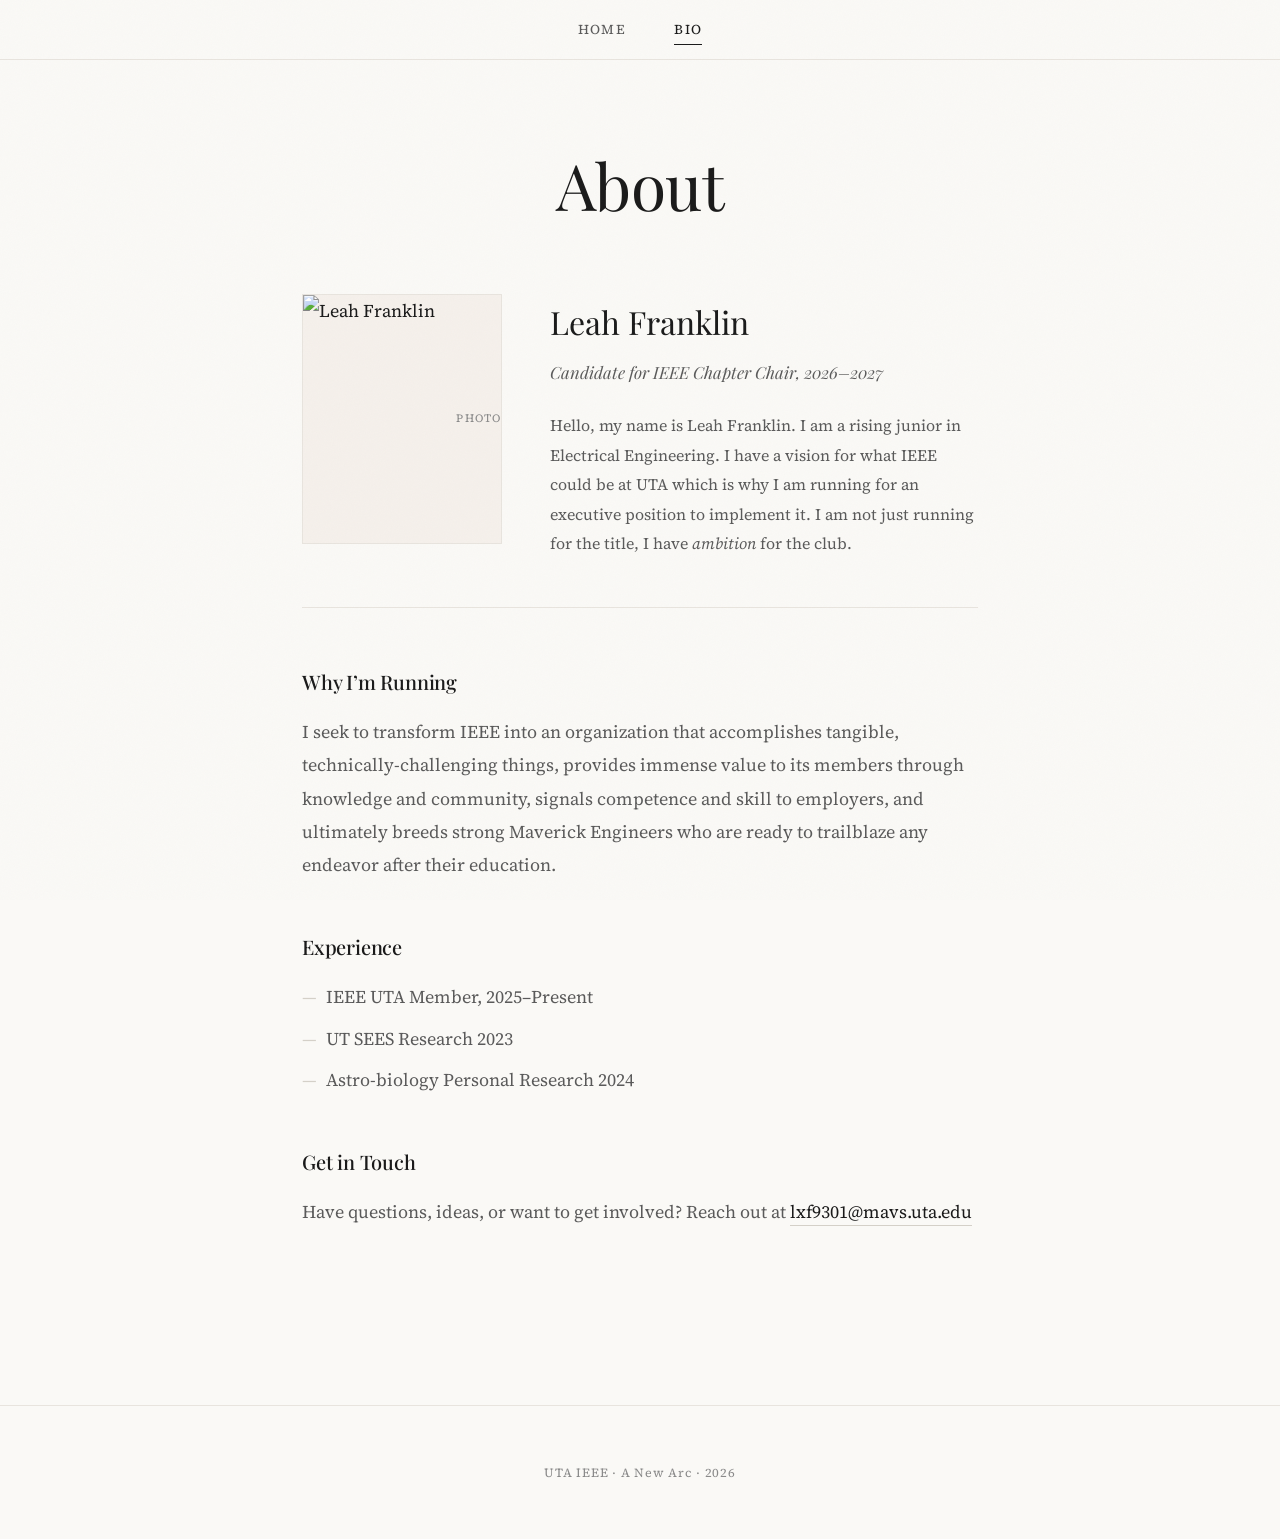
==== bio.html @ 70141b63 "Uncomment headshot image in bio.html Uncomment photo section in bio.html to display headshot." ====
<!DOCTYPE html>
<html lang="en">
<head>
  <meta charset="UTF-8">
  <meta name="viewport" content="width=device-width, initial-scale=1.0">
  <title>About &mdash; UTA IEEE: A New Arc</title>
  <meta name="description" content="About Leah Franklin &mdash; candidate for IEEE Chair at the University of Texas at Arlington.">
  <link rel="stylesheet" href="css/style.css">
</head>
<body>

  <nav class="site-nav">
    <a href="index.html">Home</a>
    <a href="bio.html" class="active">Bio</a>
  </nav>

  <div class="page-content">

    <header class="page-header" data-load="1">
      <h1>About</h1>
    </header>

    <div class="bio-header" data-animate>
      <div class="bio-photo">
        <!--
          YOUR PHOTO
          Save your headshot as assets/leah.jpg then uncomment:
        -->
          <img src="assets/leah.jpg" alt="Leah Franklin">
        
        <span class="bio-photo-placeholder">Photo</span>
      </div>
      <div class="bio-intro">
        <h2>Leah Franklin</h2>
        <p class="role">Candidate for IEEE Chapter Chair, 2026&ndash;2027</p>
        <p class="statement">
          Hello, my name is Leah Franklin. I am a rising junior in Electrical Engineering.
          I have a vision for what IEEE could be at UTA which is why I am
          running for an executive position to implement it. I am not just
          running for the title, I have <em>ambition</em> for the club.
        </p>
      </div>
    </div>

    <div class="bio-section" data-animate>
      <h3>Why I&rsquo;m Running</h3>
      <p>
        I seek to transform IEEE into an organization that accomplishes
        tangible, technically-challenging things, provides immense value to
        its members through knowledge and community, signals competence and
        skill to employers, and ultimately breeds strong Maverick Engineers
        who are ready to trailblaze any endeavor after their education.
      </p>
    </div>

    <div class="bio-section" data-animate>
      <h3>Experience</h3>
      <ul>
        <li>IEEE UTA Member, 2025&ndash;Present</li>
        <li>UT SEES Research 2023</li>
        <li>Astro-biology Personal Research 2024</li>
        <!-- <li> insert here</li>
        <li> insert here </li>
        -->
      </ul>
    </div>

    <div class="bio-section" data-animate>
      <h3>Get in Touch</h3>
      <p>
        Have questions, ideas, or want to get involved? Reach out at
        <a href="mailto:lxf9301@mavs.uta.edu">lxf9301@mavs.uta.edu</a>
      </p>
    </div>

  </div>

  <footer class="site-footer">
    UTA IEEE &middot; A New Arc &middot; 2026
  </footer>

  <script src="js/main.js"></script>
</body>
</html>
---- css/style.css ----
/* ============================================
   UTA IEEE: A New Arc — Campaign Site
   by Leah Franklin

   Typography:  Playfair Display (headings)
                Source Serif 4 (body)
   Palette:     Off-white / near-black / UTA blue accent
   ============================================ */

/* --- Fonts --- */
@import url('https://fonts.googleapis.com/css2?family=Playfair+Display:ital,wght@0,400;0,500;0,600;0,700;1,400;1,500&family=Source+Serif+4:ital,opsz,wght@0,8..60,300;0,8..60,400;0,8..60,500;1,8..60,300;1,8..60,400&display=swap');

/* --- Custom Properties --- */
:root {
  --bg: #FAF9F6;
  --bg-warm: #F5F0EB;
  --text: #1a1a1a;
  --text-light: #5a5a5a;
  --text-faint: #8a8a8a;
  --accent: #0038A8;
  --electric: rgba(0, 86, 210, 1);
  --electric-glow: rgba(0, 86, 210, 0.35);
  --electric-faint: rgba(0, 86, 210, 0.08);
  --rule: #d4d0c8;
  --rule-light: #e8e4de;

  --font-display: 'Playfair Display', Georgia, 'Times New Roman', serif;
  --font-body: 'Source Serif 4', Georgia, 'Times New Roman', serif;

  --content-width: 740px;
  --content-narrow: 620px;
  --nav-height: 60px;

  --ease-out: cubic-bezier(0.25, 0.46, 0.45, 0.94);
  --ease-in-out: cubic-bezier(0.42, 0, 0.58, 1);
}

/* --- Reset --- */
*, *::before, *::after {
  margin: 0;
  padding: 0;
  box-sizing: border-box;
}

html {
  scroll-behavior: smooth;
  font-size: 16px;
  -webkit-font-smoothing: antialiased;
  -moz-osx-font-smoothing: grayscale;
}

body {
  font-family: var(--font-body);
  font-weight: 400;
  font-size: 1.125rem;
  line-height: 1.75;
  color: var(--text);
  background-color: var(--bg);
  min-height: 100vh;
  overflow-x: hidden;
}

/* Subtle noise texture for paper-like depth */
body::after {
  content: '';
  position: fixed;
  top: 0;
  left: 0;
  width: 100%;
  height: 100%;
  pointer-events: none;
  opacity: 0.025;
  z-index: 9999;
  background-image: url("data:image/svg+xml,%3Csvg viewBox='0 0 256 256' xmlns='http://www.w3.org/2000/svg'%3E%3Cfilter id='n'%3E%3CfeTurbulence type='fractalNoise' baseFrequency='0.85' numOctaves='4' stitchTiles='stitch'/%3E%3C/filter%3E%3Crect width='100%25' height='100%25' filter='url(%23n)'/%3E%3C/svg%3E");
  background-repeat: repeat;
  background-size: 256px 256px;
}

/* --- Links --- */
a {
  color: var(--text);
  text-decoration: none;
  transition: color 0.3s var(--ease-out);
}

a:hover {
  color: var(--accent);
}

/* --- Selection --- */
::selection {
  background: var(--accent);
  color: #fff;
}

/* ============================================
   NAVIGATION
   ============================================ */
.site-nav {
  position: fixed;
  top: 0;
  left: 0;
  right: 0;
  height: var(--nav-height);
  display: flex;
  align-items: center;
  justify-content: center;
  gap: 3rem;
  z-index: 100;
  background: rgba(250, 249, 246, 0.92);
  backdrop-filter: blur(14px);
  -webkit-backdrop-filter: blur(14px);
  border-bottom: 1px solid var(--rule-light);
}

.site-nav a {
  font-family: var(--font-body);
  font-size: 0.85rem;
  font-weight: 400;
  letter-spacing: 0.1em;
  text-transform: uppercase;
  color: var(--text-light);
  position: relative;
  padding: 0.25rem 0;
}

.site-nav a::after {
  content: '';
  position: absolute;
  bottom: 0;
  left: 0;
  width: 0;
  height: 1px;
  background: var(--text);
  transition: width 0.4s var(--ease-out);
}

.site-nav a:hover {
  color: var(--text);
}

.site-nav a:hover::after {
  width: 100%;
}

.site-nav a.active {
  color: var(--text);
}

.site-nav a.active::after {
  width: 100%;
}

/* ============================================
   SHARED LAYOUT
   ============================================ */
.page-content {
  max-width: var(--content-width);
  margin: 0 auto;
  padding: calc(var(--nav-height) + 4rem) 2rem 6rem;
}

/* ============================================
   HOME — HERO
   ============================================ */
.hero {
  min-height: 100vh;
  display: flex;
  flex-direction: column;
  align-items: center;
  justify-content: center;
  text-align: center;
  padding: calc(var(--nav-height) + 1.5rem) 2rem 2rem;
  position: relative;
}

/* --- Dual logos (UTA + IEEE) --- */
.hero-logos {
  display: flex;
  align-items: center;
  justify-content: center;
  gap: 2rem;
  margin-bottom: 2.5rem;
}

.hero-logos img {
  height: 64px;
  width: auto;
  display: block;
  opacity: 0.88;
}

.hero-logos .logo-uta {
  height: 70px;
}

.hero-logos .logo-ieee {
  height: 54px;
}

.hero-overline {
  font-family: var(--font-body);
  font-size: 0.8rem;
  font-weight: 400;
  letter-spacing: 0.25em;
  text-transform: uppercase;
  color: var(--text-light);
  margin-bottom: 1rem;
}

.hero-title {
  font-family: var(--font-display);
  font-size: clamp(3rem, 8vw, 5.5rem);
  font-weight: 400;
  line-height: 1.1;
  letter-spacing: -0.02em;
  color: var(--text);
  margin-bottom: 0.25rem;
}

.hero-title em {
  font-style: italic;
}

/* ============================================
   ELECTRIC TEXT EFFECT — "Arc"
   ============================================ */
.electric-text {
  position: relative;
  display: inline-block;
  font-style: italic;
  overflow: visible;
  animation: electricPulse 2s ease-in-out infinite;
  animation-delay: 1.2s;
  animation-fill-mode: backwards;
}

@keyframes electricPulse {
  0%, 100% {
    text-shadow:
      0 0 4px rgba(0, 86, 210, 0.0),
      0 0 12px rgba(0, 86, 210, 0.0);
  }
  8% {
    text-shadow:
      0 0 8px rgba(0, 86, 210, 0.35),
      0 0 25px rgba(0, 86, 210, 0.15),
      0 0 50px rgba(0, 86, 210, 0.05);
  }
  10% {
    text-shadow:
      0 0 3px rgba(0, 86, 210, 0.08),
      0 0 8px rgba(0, 86, 210, 0.03);
  }
  35% {
    text-shadow:
      0 0 6px rgba(0, 86, 210, 0.22),
      0 0 18px rgba(0, 86, 210, 0.09);
  }
  50% {
    text-shadow:
      0 0 10px rgba(0, 86, 210, 0.4),
      0 0 30px rgba(0, 86, 210, 0.18),
      0 0 60px rgba(0, 86, 210, 0.06);
  }
  52% {
    text-shadow:
      0 0 2px rgba(0, 86, 210, 0.06),
      0 0 6px rgba(0, 86, 210, 0.02);
  }
  75% {
    text-shadow:
      0 0 5px rgba(0, 86, 210, 0.18),
      0 0 15px rgba(0, 86, 210, 0.07);
  }
}

/* Spark particles generated by JS */
.electric-text .spark {
  position: absolute;
  height: 1.5px;
  pointer-events: none;
  border-radius: 1px;
  animation: sparkLife 0.25s ease-out forwards;
}

@keyframes sparkLife {
  0%   { opacity: 0; }
  25%  { opacity: 1; }
  100% { opacity: 0; }
}

/* Decorative arc under title */
.hero-arc {
  width: 120px;
  height: auto;
  margin: 0.75rem auto 1.5rem;
  opacity: 0.25;
  display: block;
}

.hero-byline {
  font-family: var(--font-display);
  font-size: 1.15rem;
  font-style: italic;
  font-weight: 400;
  color: var(--text-light);
  margin-bottom: 3rem;
}

.hero-intro {
  max-width: var(--content-narrow);
  font-size: 1.05rem;
  line-height: 1.85;
  color: var(--text-light);
  margin-bottom: 3.5rem;
}

.hero-links {
  display: flex;
  gap: 2.5rem;
  align-items: center;
  margin-bottom: 4rem;
}

.hero-links a {
  font-family: var(--font-body);
  font-size: 0.85rem;
  font-weight: 400;
  letter-spacing: 0.12em;
  text-transform: uppercase;
  color: var(--text);
  padding-bottom: 0.3rem;
  border-bottom: 1px solid var(--rule);
  transition: border-color 0.4s var(--ease-out), color 0.3s var(--ease-out);
}

.hero-links a:hover {
  color: var(--accent);
  border-color: var(--accent);
}

/* Scroll indicator */
.scroll-indicator {
  position: absolute;
  bottom: 1rem;
  left: 50%;
  transform: translateX(-50%);
  display: flex;
  flex-direction: column;
  align-items: center;
  gap: 0.5rem;
  opacity: 0.25;
  animation: scrollPulse 2.5s var(--ease-in-out) infinite;
}

.scroll-indicator span {
  font-size: 0.6rem;
  letter-spacing: 0.2em;
  text-transform: uppercase;
  color: var(--text-faint);
}

.scroll-indicator .arrow {
  width: 1px;
  height: 20px;
  background: var(--text-faint);
  position: relative;
}

.scroll-indicator .arrow::after {
  content: '';
  position: absolute;
  bottom: 0;
  left: -3px;
  width: 7px;
  height: 7px;
  border-right: 1px solid var(--text-faint);
  border-bottom: 1px solid var(--text-faint);
  transform: rotate(45deg);
}

@keyframes scrollPulse {
  0%, 100% { opacity: 0.25; transform: translateX(-50%) translateY(0); }
  50% { opacity: 0.4; transform: translateX(-50%) translateY(5px); }
}

/* ============================================
   PLAN SECTION (on Home page, below hero)
   ============================================ */
.plan-section {
  max-width: var(--content-width);
  margin: 0 auto;
  padding: 4rem 2rem 6rem;
}

.plan-transition {
  text-align: center;
  padding: 2rem 0 4rem;
  opacity: 0.2;
}

.plan-transition svg {
  width: 80px;
  height: auto;
}

.plan-header {
  text-align: center;
  margin-bottom: 3.5rem;
}

.plan-header h2 {
  font-family: var(--font-display);
  font-size: clamp(2rem, 5vw, 3rem);
  font-weight: 400;
  line-height: 1.15;
  letter-spacing: -0.01em;
  margin-bottom: 0.75rem;
}

.plan-header p {
  font-family: var(--font-display);
  font-size: 1.1rem;
  font-style: italic;
  color: var(--text-light);
  font-weight: 400;
}

/* ============================================
   PAGE HEADER (Bio)
   ============================================ */
.page-header {
  text-align: center;
  margin-bottom: 4.5rem;
  padding-top: 1.5rem;
}

.page-header h1 {
  font-family: var(--font-display);
  font-size: clamp(2.5rem, 6vw, 4rem);
  font-weight: 400;
  line-height: 1.15;
  letter-spacing: -0.01em;
  margin-bottom: 0.75rem;
}

.page-header .subtitle {
  font-family: var(--font-display);
  font-size: 1.1rem;
  font-style: italic;
  color: var(--text-light);
  font-weight: 400;
}

/* ============================================
   HORIZONTAL RULE
   ============================================ */
.section-rule {
  border: none;
  height: 1px;
  background: var(--rule);
  margin: 0;
}

/* ============================================
   INITIATIVES
   ============================================ */
.initiative {
  padding: 3.5rem 0;
  border-bottom: 1px solid var(--rule-light);
}

.initiative:last-of-type {
  border-bottom: none;
}

.initiative-number {
  font-family: var(--font-display);
  font-size: 3.5rem;
  font-weight: 400;
  color: var(--rule);
  line-height: 1;
  display: block;
  margin-bottom: 1.25rem;
  letter-spacing: -0.03em;
}

.initiative h2 {
  font-family: var(--font-display);
  font-size: 1.65rem;
  font-weight: 500;
  line-height: 1.3;
  margin-bottom: 1.25rem;
  letter-spacing: -0.01em;
}

.initiative p {
  color: var(--text-light);
  line-height: 1.85;
  max-width: var(--content-narrow);
}

.initiative p + p {
  margin-top: 1rem;
}

/* Plan preamble — manifesto text above initiatives */
.plan-preamble {
  margin-bottom: 3.5rem;
}

.plan-preamble p {
  color: var(--text-light);
  line-height: 1.85;
  margin-bottom: 1.35rem;
}

.plan-preamble p:last-child {
  margin-bottom: 0;
}

.plan-preamble .highlight {
  font-family: var(--font-display);
  font-size: 1.4rem;
  font-weight: 500;
  color: var(--text);
  line-height: 1.5;
  text-align: center;
  margin: 2.5rem auto;
}

.plan-preamble .plan-transition-text {
  font-family: var(--font-display);
  font-style: italic;
  text-align: center;
  color: var(--text-light);
  font-size: 1.1rem;
  margin-top: 2.5rem;
}

/* Initiative subtitle — the italic policy statement */
.initiative-subtitle {
  font-family: var(--font-display);
  font-style: italic;
  font-size: 0.95rem;
  color: var(--text-light);
  line-height: 1.8;
  margin-bottom: 1.75rem;
  padding-left: 1.25rem;
  border-left: 2px solid var(--rule);
}

/* Extended initiative body */
.initiative-body {
  margin-top: 0.25rem;
}

.initiative-body p {
  color: var(--text-light);
  line-height: 1.85;
  margin-bottom: 1.1rem;
}

.initiative-body p:last-child {
  margin-bottom: 0;
}

.initiative-body strong {
  color: var(--text);
  font-weight: 600;
}

/* Example lists within initiatives */
.initiative-examples {
  list-style: none;
  padding: 0;
  margin: 1.25rem 0;
}

.initiative-examples li {
  padding-left: 1.5rem;
  position: relative;
  margin-bottom: 0.6rem;
  color: var(--text-light);
  line-height: 1.75;
}

.initiative-examples li::before {
  content: '\2014';
  position: absolute;
  left: 0;
  color: var(--rule);
}

/* Reference links within initiatives */
.initiative-links {
  list-style: none;
  padding: 0;
  margin: 1rem 0;
}

.initiative-links li {
  margin-bottom: 0.5rem;
  font-size: 0.92rem;
}

.initiative-body a,
.initiative-links a {
  color: var(--text-light);
  border-bottom: 1px solid var(--rule);
  padding-bottom: 1px;
  transition: border-color 0.3s var(--ease-out), color 0.3s var(--ease-out);
  word-break: break-word;
}

.initiative-body a:hover,
.initiative-links a:hover {
  color: var(--accent);
  border-color: var(--accent);
}

/* Closing statement */
.plan-closing {
  text-align: center;
  padding: 4.5rem 0 2rem;
  font-family: var(--font-display);
  font-size: 1.3rem;
  font-style: italic;
  color: var(--text-light);
  line-height: 1.7;
}

/* ============================================
   BIO PAGE
   ============================================ */
.bio-header {
  display: flex;
  align-items: flex-start;
  gap: 3rem;
  margin-bottom: 3.5rem;
  padding-bottom: 3rem;
  border-bottom: 1px solid var(--rule-light);
}

.bio-photo {
  width: 200px;
  height: 250px;
  flex-shrink: 0;
  background: var(--bg-warm);
  border: 1px solid var(--rule-light);
  display: flex;
  align-items: center;
  justify-content: center;
  overflow: hidden;
}

.bio-photo img {
  width: 100%;
  height: 100%;
  object-fit: cover;
}

.bio-photo-placeholder {
  font-family: var(--font-body);
  font-size: 0.7rem;
  color: var(--text-faint);
  letter-spacing: 0.1em;
  text-transform: uppercase;
}

.bio-intro h2 {
  font-family: var(--font-display);
  font-size: 2rem;
  font-weight: 400;
  margin-bottom: 0.5rem;
}

.bio-intro .role {
  font-family: var(--font-display);
  font-style: italic;
  color: var(--text-light);
  font-size: 1.05rem;
  margin-bottom: 1.5rem;
}

.bio-intro .statement {
  font-size: 1rem;
  color: var(--text-light);
  line-height: 1.85;
}

.bio-section {
  margin-bottom: 3rem;
}

.bio-section h3 {
  font-family: var(--font-display);
  font-size: 1.25rem;
  font-weight: 500;
  margin-bottom: 1rem;
  letter-spacing: -0.01em;
}

.bio-section p,
.bio-section li {
  color: var(--text-light);
  line-height: 1.85;
}

.bio-section ul {
  list-style: none;
  padding: 0;
}

.bio-section li {
  padding-left: 1.5rem;
  position: relative;
  margin-bottom: 0.5rem;
}

.bio-section li::before {
  content: '\2014';
  position: absolute;
  left: 0;
  color: var(--rule);
}

.bio-section a {
  border-bottom: 1px solid var(--rule);
  padding-bottom: 1px;
  transition: border-color 0.3s var(--ease-out), color 0.3s var(--ease-out);
}

.bio-section a:hover {
  border-color: var(--accent);
}

/* ============================================
   SCROLL IMAGES — editorial photos in margins
   ============================================ */
.scroll-image {
  width: 240px;
  float: right;
  margin: 0.25rem 0 1.5rem 2rem;
  shape-outside: margin-box;
}

.scroll-image.left {
  float: left;
  margin: 0.25rem 2rem 1.5rem 0;
}

.scroll-image img {
  width: 100%;
  height: auto;
  display: block;
  filter: grayscale(100%);
  mix-blend-mode: multiply;
}

/* Override generic data-animate for scroll images */
.scroll-image[data-animate] {
  opacity: 0;
  transform: translateY(24px);
  transition: opacity 1.3s var(--ease-out), transform 1.3s var(--ease-out);
}

.scroll-image[data-animate].is-visible {
  opacity: 0.5;
  transform: translateY(0);
}

@media (max-width: 768px) {
  .scroll-image {
    width: 160px;
    margin: 0.25rem 0 1rem 1.25rem;
  }
  .scroll-image.left {
    margin: 0.25rem 1.25rem 1rem 0;
  }
}

@media (max-width: 520px) {
  .scroll-image {
    display: none;
  }
}

/* ============================================
   FOOTER
   ============================================ */
.site-footer {
  text-align: center;
  padding: 3.5rem 2rem;
  font-size: 0.78rem;
  color: var(--text-faint);
  letter-spacing: 0.06em;
  border-top: 1px solid var(--rule-light);
  margin-top: 2rem;
}

/* ============================================
   ANIMATIONS
   ============================================ */

/* Scroll-triggered elements */
[data-animate] {
  opacity: 0;
  transform: translateY(28px);
  transition: opacity 0.9s var(--ease-out), transform 0.9s var(--ease-out);
}

[data-animate].is-visible {
  opacity: 1;
  transform: translateY(0);
}

/* Staggered children */
[data-animate-stagger] > * {
  opacity: 0;
  transform: translateY(20px);
  transition: opacity 0.7s var(--ease-out), transform 0.7s var(--ease-out);
}

[data-animate-stagger].is-visible > *:nth-child(1) { transition-delay: 0.0s; opacity: 1; transform: translateY(0); }
[data-animate-stagger].is-visible > *:nth-child(2) { transition-delay: 0.1s; opacity: 1; transform: translateY(0); }
[data-animate-stagger].is-visible > *:nth-child(3) { transition-delay: 0.2s; opacity: 1; transform: translateY(0); }
[data-animate-stagger].is-visible > *:nth-child(4) { transition-delay: 0.3s; opacity: 1; transform: translateY(0); }
[data-animate-stagger].is-visible > *:nth-child(5) { transition-delay: 0.4s; opacity: 1; transform: translateY(0); }
[data-animate-stagger].is-visible > *:nth-child(6) { transition-delay: 0.5s; opacity: 1; transform: translateY(0); }

/* Hero load sequence */
.hero [data-load] {
  opacity: 0;
  transform: translateY(18px);
  transition: opacity 1s var(--ease-out), transform 1s var(--ease-out);
}

.hero.loaded [data-load] {
  opacity: 1;
  transform: translateY(0);
}

.hero.loaded [data-load="1"] { transition-delay: 0.15s; }
.hero.loaded [data-load="2"] { transition-delay: 0.3s; }
.hero.loaded [data-load="3"] { transition-delay: 0.45s; }
.hero.loaded [data-load="4"] { transition-delay: 0.6s; }
.hero.loaded [data-load="5"] { transition-delay: 0.75s; }
.hero.loaded [data-load="6"] { transition-delay: 0.9s; }
.hero.loaded [data-load="7"] { transition-delay: 1.05s; }

/* Page content load sequence */
.page-content [data-load] {
  opacity: 0;
  transform: translateY(18px);
  transition: opacity 0.85s var(--ease-out), transform 0.85s var(--ease-out);
}

.page-content.loaded [data-load] {
  opacity: 1;
  transform: translateY(0);
}

.page-content.loaded [data-load="1"] { transition-delay: 0.1s; }
.page-content.loaded [data-load="2"] { transition-delay: 0.2s; }
.page-content.loaded [data-load="3"] { transition-delay: 0.3s; }

/* ============================================
   RESPONSIVE
   ============================================ */
@media (max-width: 768px) {
  :root {
    --nav-height: 52px;
  }

  body {
    font-size: 1rem;
  }

  .site-nav {
    gap: 2rem;
  }

  .site-nav a {
    font-size: 0.78rem;
  }

  .hero-title {
    font-size: clamp(2.4rem, 10vw, 3.5rem);
  }

  .hero-logos {
    gap: 1.25rem;
  }

  .hero-logos .logo-uta {
    height: 55px;
  }

  .hero-logos .logo-ieee {
    height: 42px;
  }

  .page-content {
    padding: calc(var(--nav-height) + 3rem) 1.5rem 4rem;
  }

  .plan-section {
    padding: 3rem 1.5rem 4rem;
  }

  .page-header {
    margin-bottom: 3rem;
  }

  .initiative {
    padding: 2.5rem 0;
  }

  .initiative-number {
    font-size: 2.5rem;
    margin-bottom: 1rem;
  }

  .initiative h2 {
    font-size: 1.35rem;
  }

  .bio-header {
    flex-direction: column;
    align-items: center;
    text-align: center;
    gap: 2rem;
  }

  .bio-photo {
    width: 160px;
    height: 200px;
  }
}

@media (max-width: 480px) {
  .site-nav {
    gap: 1.5rem;
  }

  .hero-links {
    flex-direction: column;
    gap: 1.25rem;
  }

  .hero-logos .logo-uta {
    height: 46px;
  }

  .hero-logos .logo-ieee {
    height: 35px;
  }

  .page-header h1 {
    font-size: 2rem;
  }

  .hero-byline {
    margin-bottom: 2rem;
  }

  .hero-intro {
    margin-bottom: 2.5rem;
  }
}

/* ============================================
   PRINT
   ============================================ */
@media print {
  body::after { display: none; }
  .site-nav, .scroll-indicator { display: none; }
  .hero { min-height: auto; padding: 2rem; }
  .electric-text { animation: none !important; }
  .electric-text .spark { display: none; }
  [data-animate], [data-load], .hero [data-load] {
    opacity: 1 !important;
    transform: none !important;
  }
}
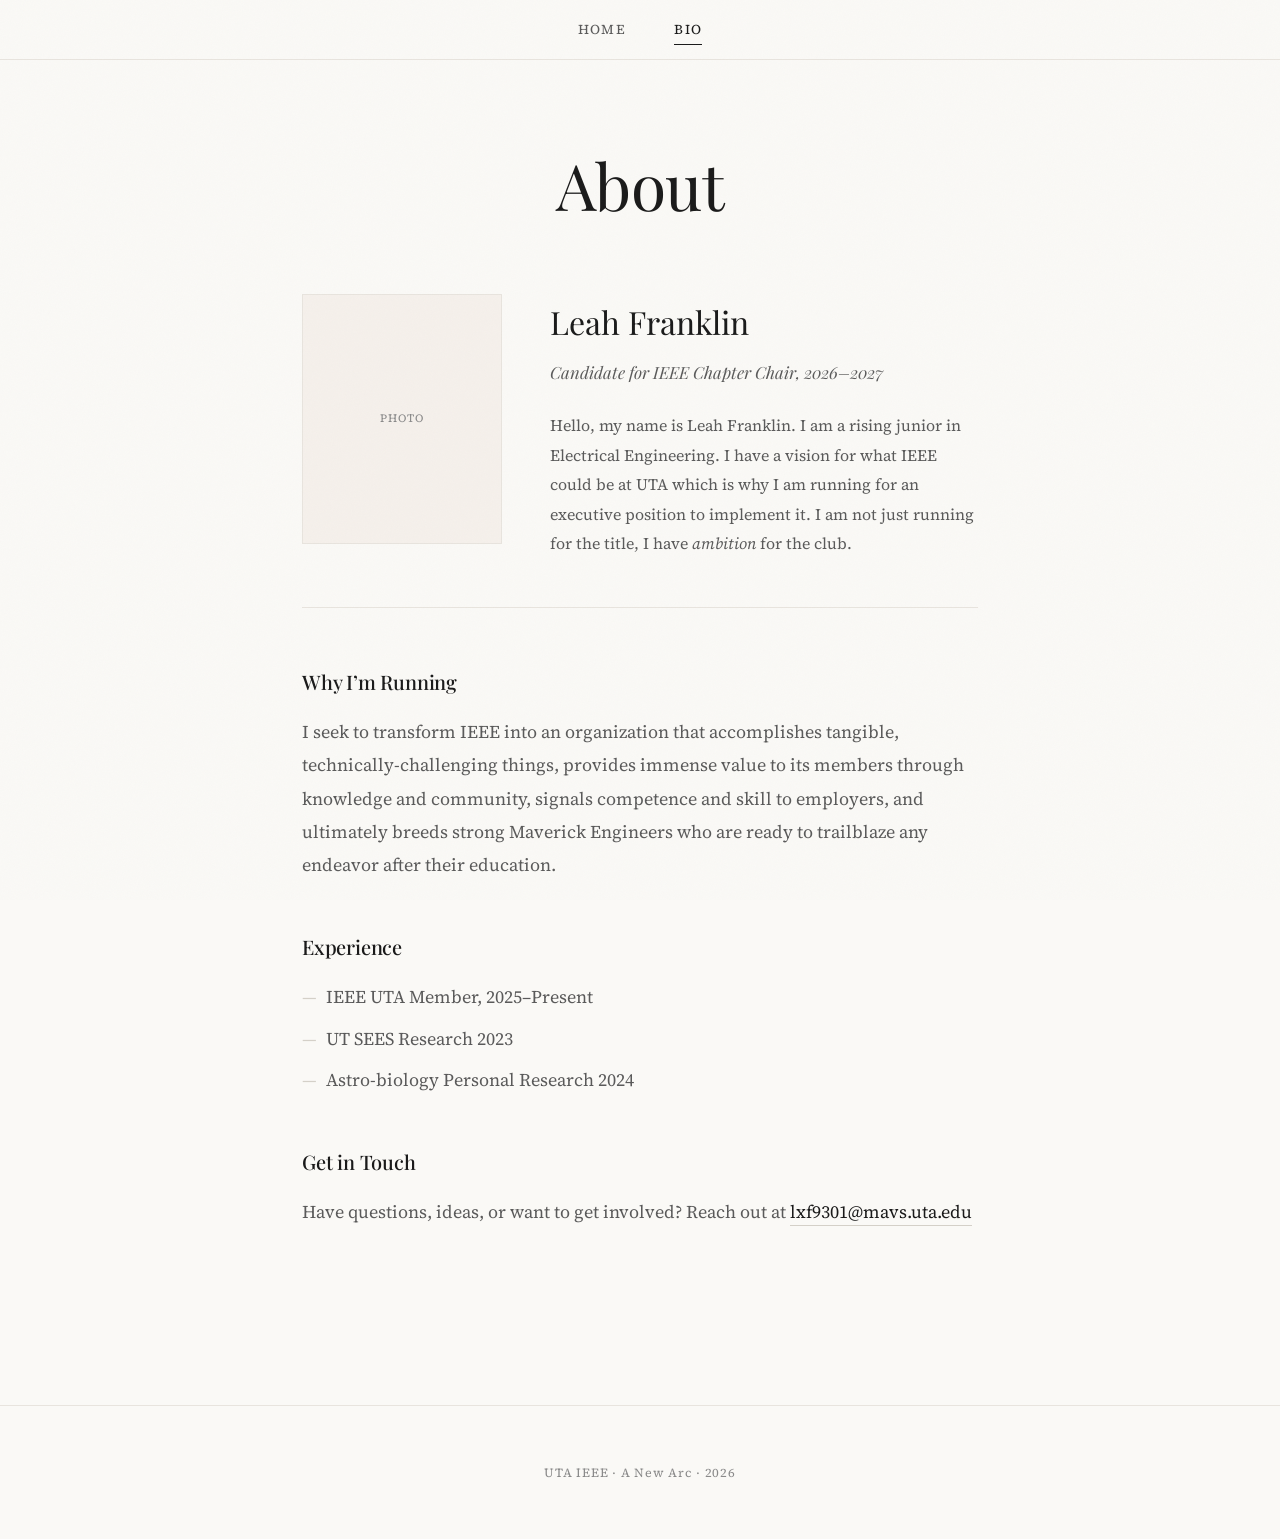
==== commit 0549b67c: "Update bio.html to show the bio photo Uncommented the image tag for the bio photo." ====
--- a/bio.html
+++ b/bio.html
@@ -25,8 +25,8 @@
         <!--
           YOUR PHOTO
           Save your headshot as assets/leah.jpg then uncomment:
+          <img src="leah.jpg" alt="Leah Franklin">
         -->
-          <img src="assets/leah.jpg" alt="Leah Franklin">
         
         <span class="bio-photo-placeholder">Photo</span>
       </div>
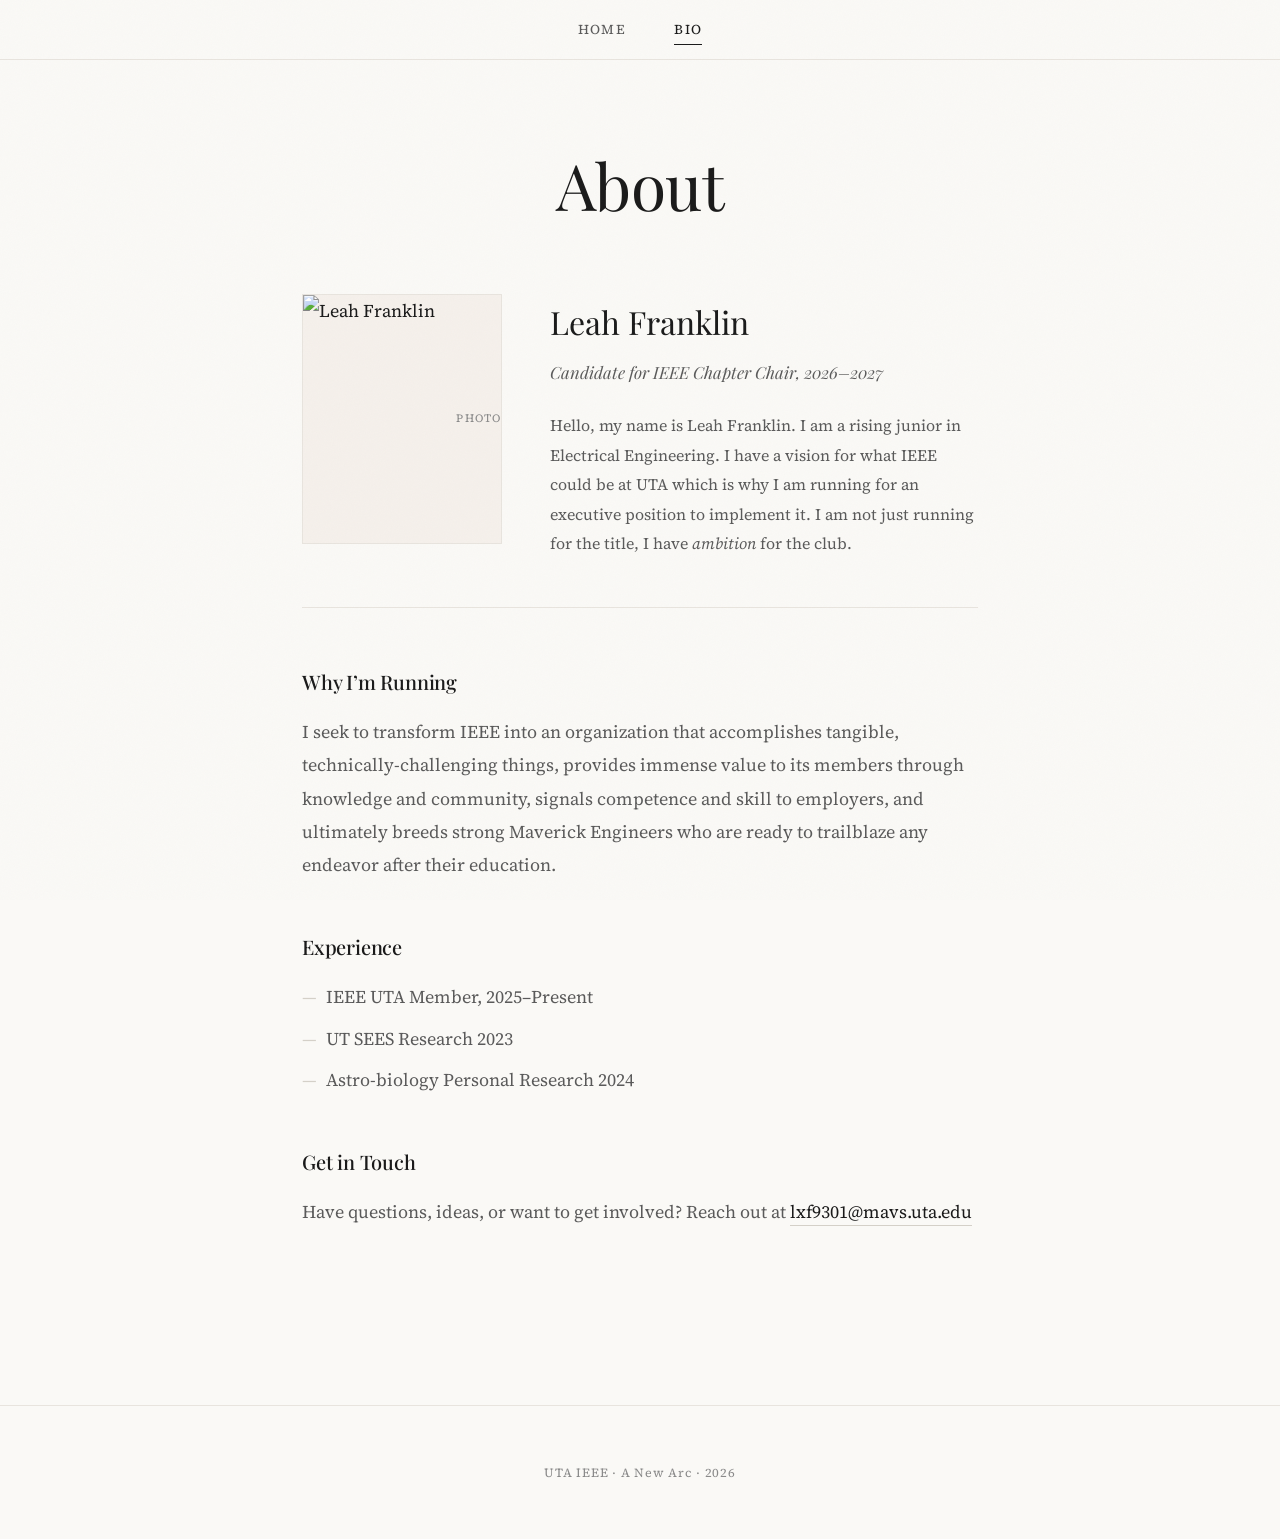
==== commit 3e761905: "Uncomment photo section in bio.html" ====
--- a/bio.html
+++ b/bio.html
@@ -25,8 +25,9 @@
         <!--
           YOUR PHOTO
           Save your headshot as assets/leah.jpg then uncomment:
+         -->
           <img src="leah.jpg" alt="Leah Franklin">
-        -->
+      
         
         <span class="bio-photo-placeholder">Photo</span>
       </div>
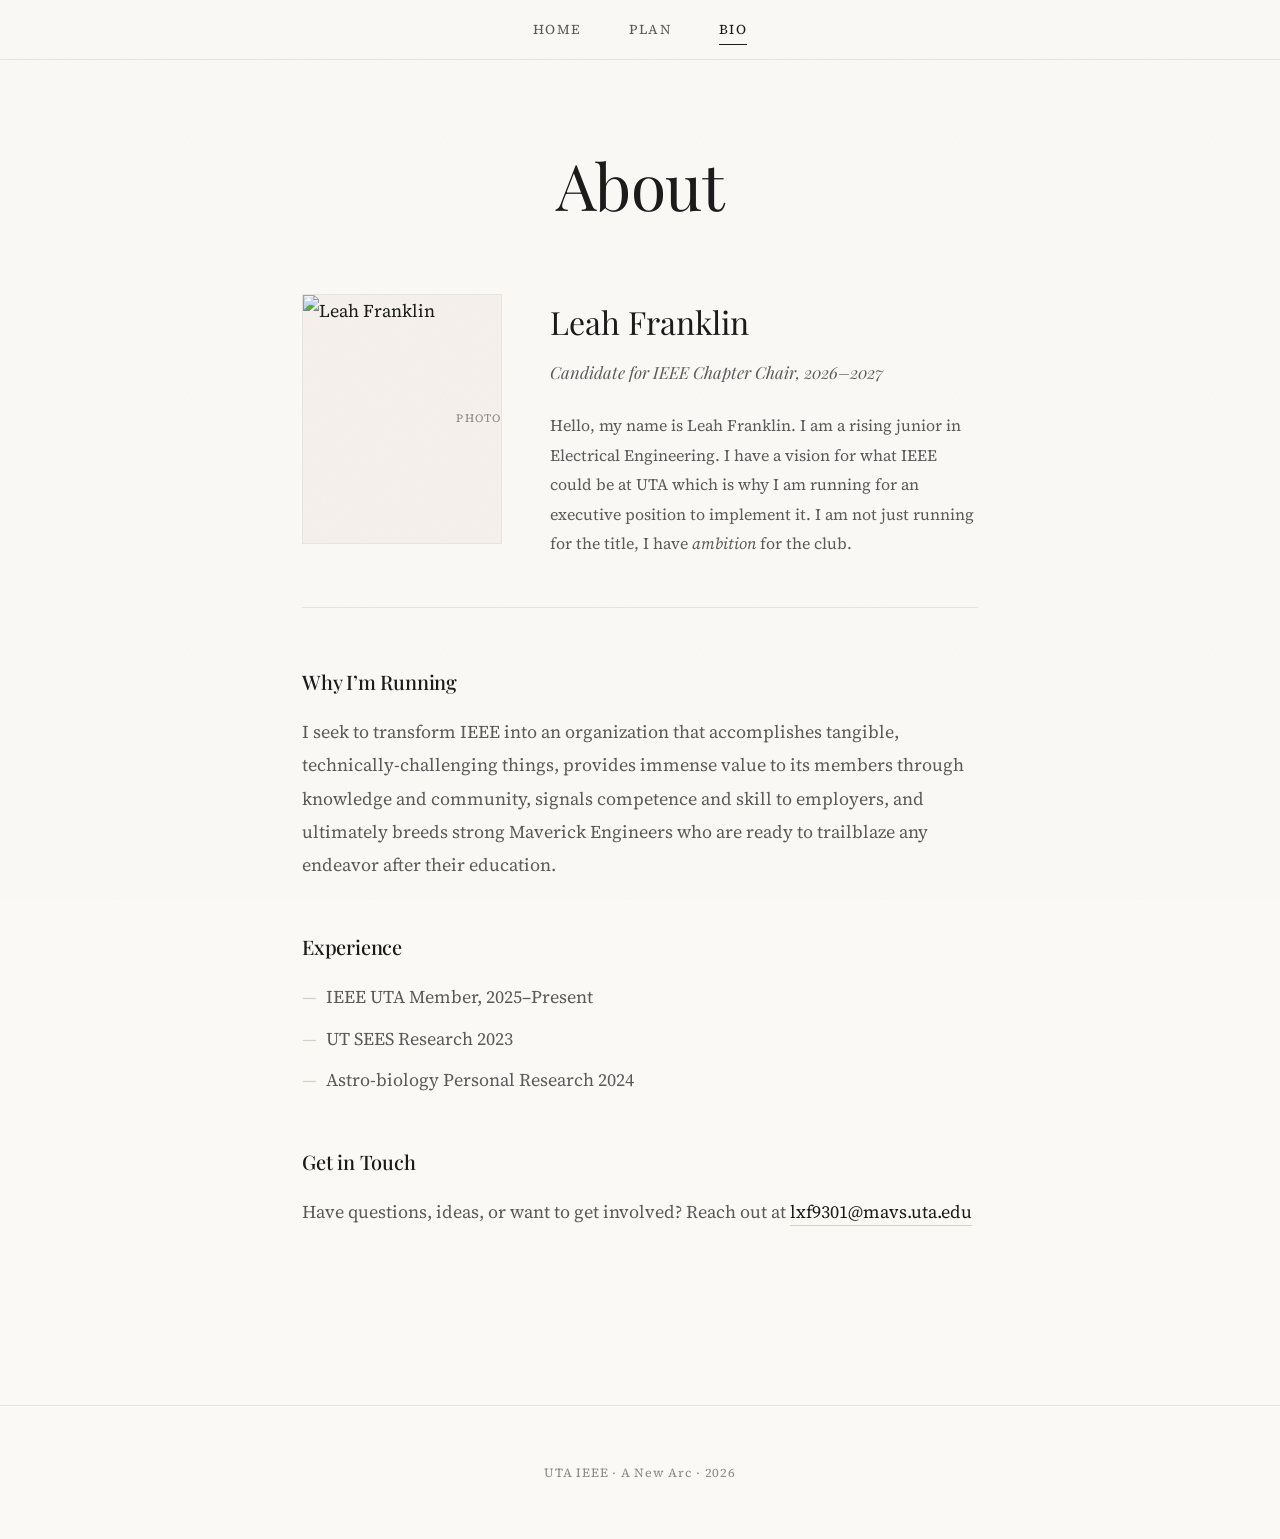
==== commit 2b7595db: "Add link to Plan page in navigation" ====
--- a/bio.html
+++ b/bio.html
@@ -11,6 +11,7 @@
 
   <nav class="site-nav">
     <a href="index.html">Home</a>
+    <a href="plan.html">Plan</a>
     <a href="bio.html" class="active">Bio</a>
   </nav>
 
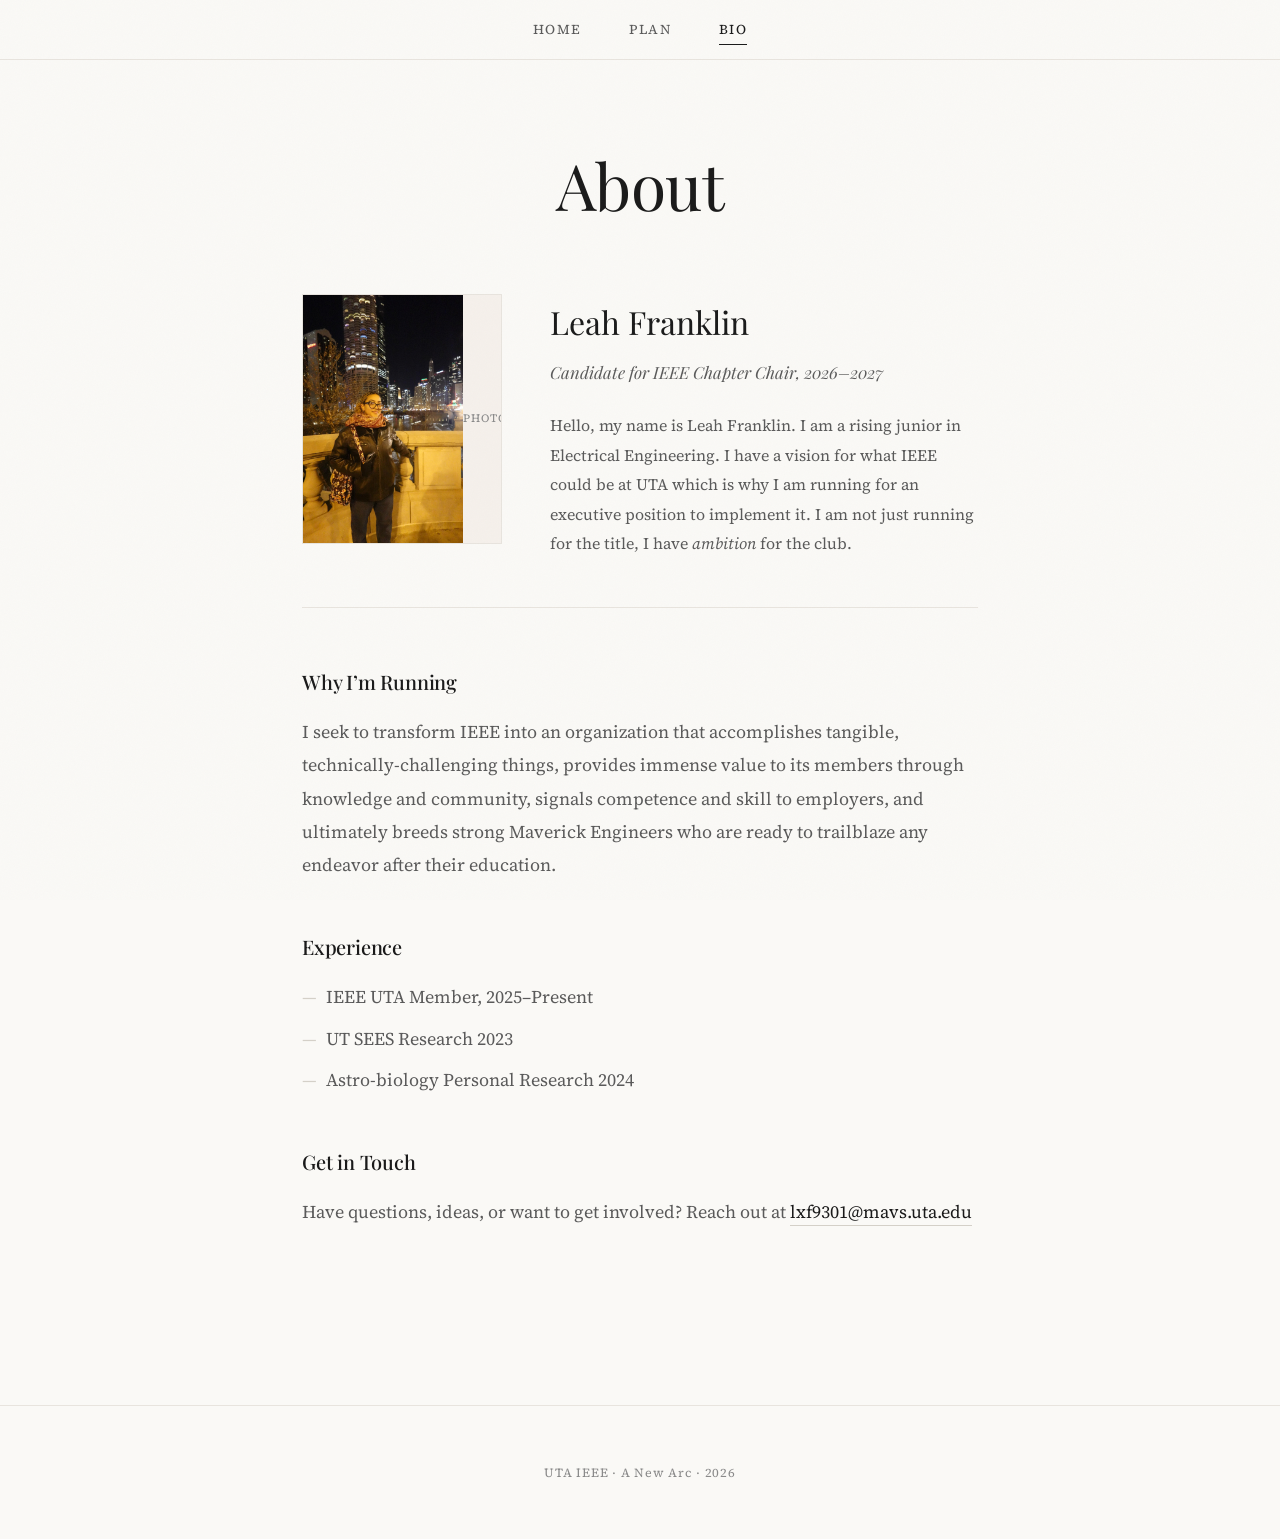
==== commit 3fad120b: "Add width attribute to Leah's photo in bio.html" ====
--- a/bio.html
+++ b/bio.html
@@ -27,7 +27,7 @@
           YOUR PHOTO
           Save your headshot as assets/leah.jpg then uncomment:
          -->
-          <img src="leah.jpg" alt="Leah Franklin">
+          <img src="leah.jpg" alt="Leah Franklin" width = "1100">
       
         
         <span class="bio-photo-placeholder">Photo</span>
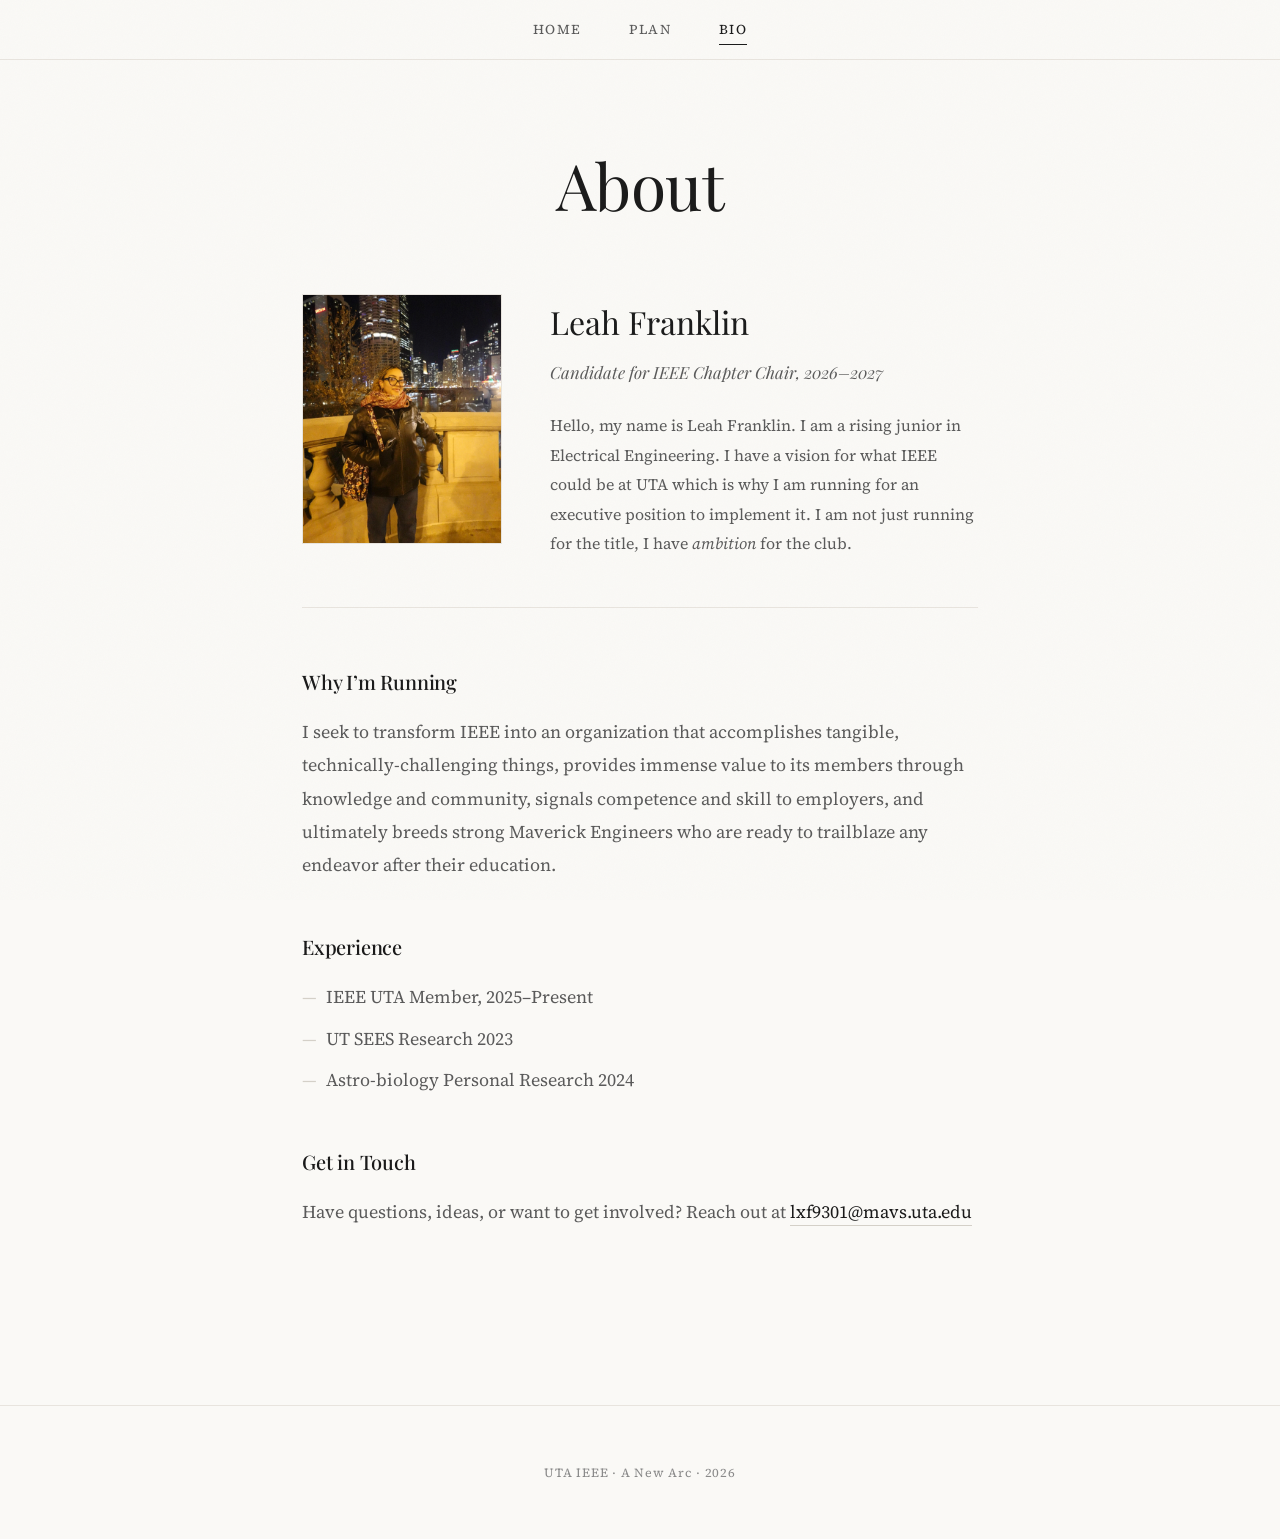
==== commit ec99d75c: "Modify bio.html to add photo placeholder Updated the photo section to include a placeholder and cent" ====
--- a/bio.html
+++ b/bio.html
@@ -27,7 +27,8 @@
           YOUR PHOTO
           Save your headshot as assets/leah.jpg then uncomment:
          -->
-          <img src="leah.jpg" alt="Leah Franklin" width = "1100">
+        
+          <p align="center"><img src="leah.jpg" alt="Leah Franklin">
       
         
         <span class="bio-photo-placeholder">Photo</span>
